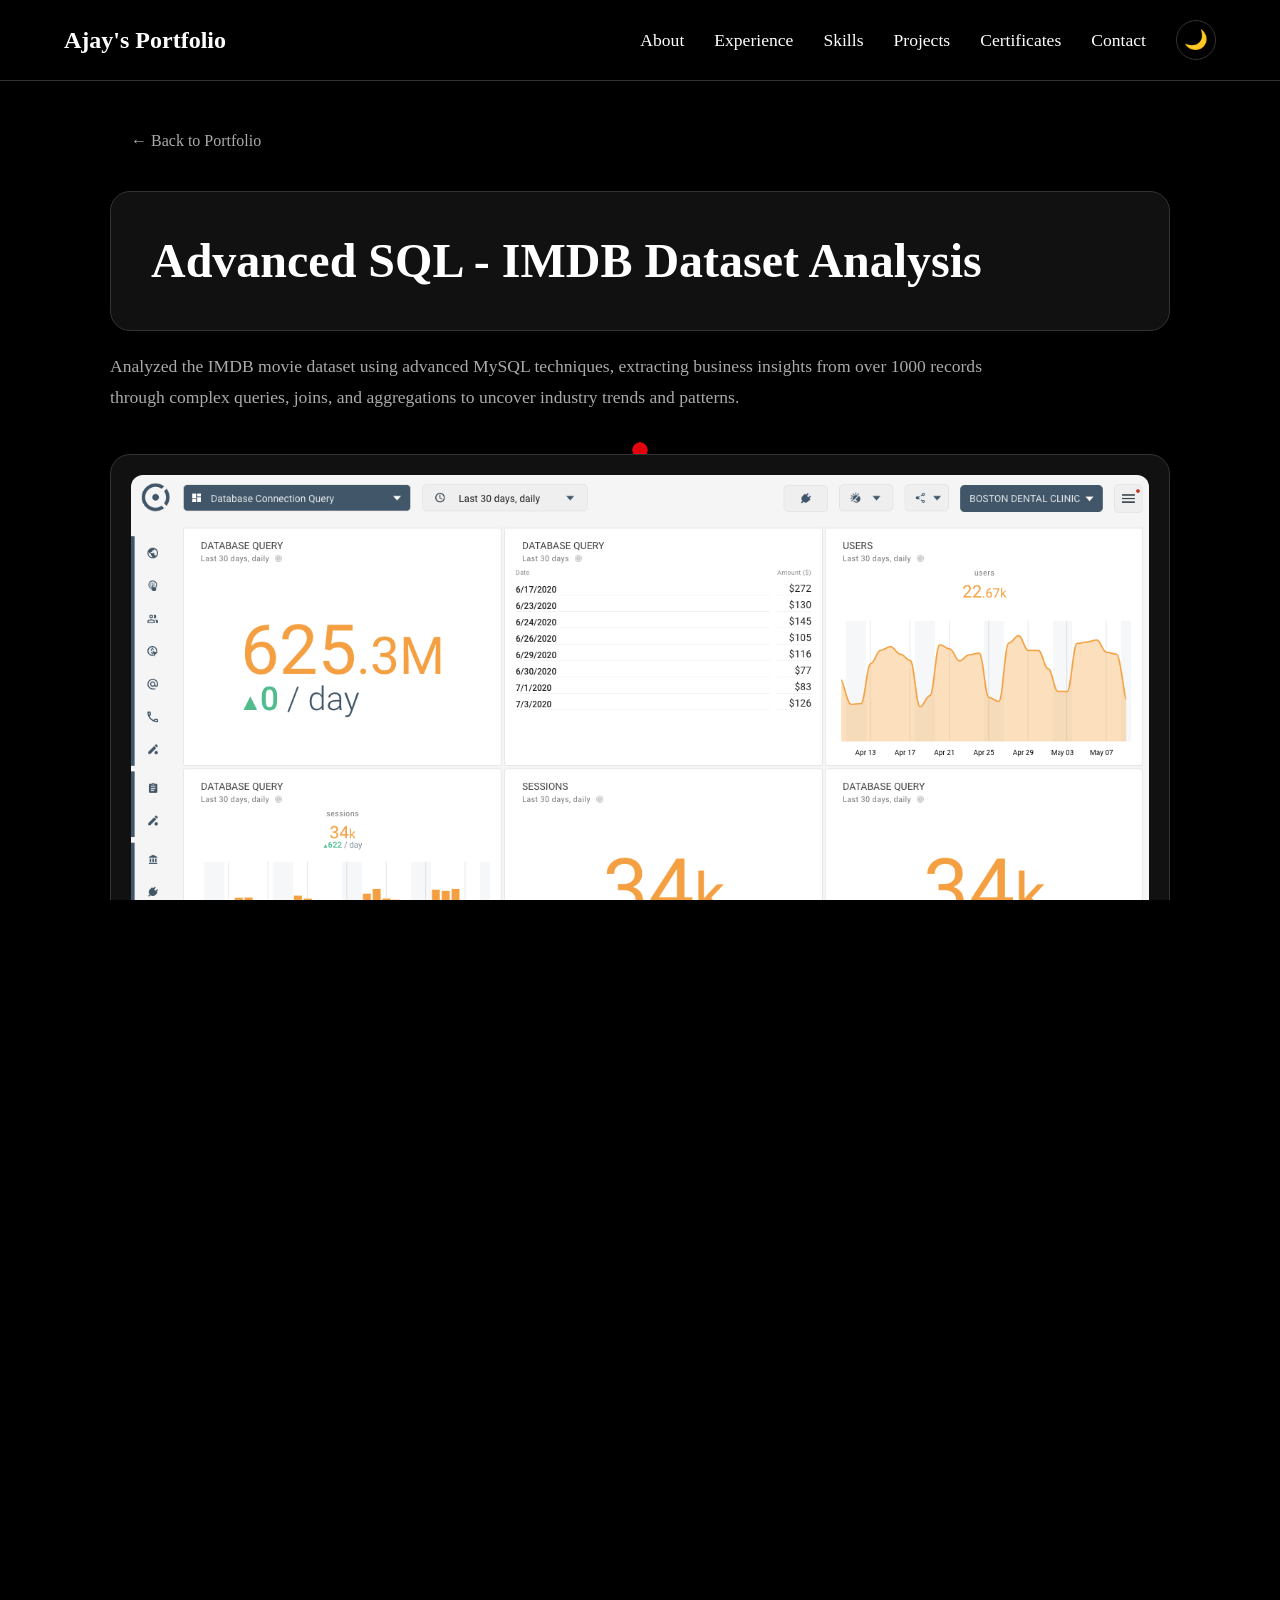
==== project-1.html @ fe908c27 "Initial commit" ====
<!DOCTYPE html>
<html lang="en" data-theme="dark">
<head>
    <meta charset="UTF-8">
    <meta name="viewport" content="width=device-width, initial-scale=1.0">
    <title>Project: Advanced SQL - IMDB Dataset Analysis</title>
    <link rel="icon" type="image/jpg" href="profile-photo.jpg">
    <link rel="preconnect" href="https://fonts.googleapis.com">
    <link rel="preconnect" href="https://fonts.gstatic.com" crossorigin>
    <link href="https://fonts.googleapis.com/css2?family=Poppins:wght@400;500;700&display=swap" rel="stylesheet">
    <link rel="stylesheet" href="style.css">
</head>
<body class="project-detail-page">
    <canvas id="background-animation"></canvas>

    <header>
        <div class="container">
            <div class="logo">Ajay's Portfolio</div>
            <nav>
                <ul>
                    <li><a href="index.html#about">About</a></li>
                    <li><a href="index.html#experience">Experience</a></li>
                    <li><a href="index.html#skills">Skills</a></li>
                    <li><a href="index.html#projects">Projects</a></li>
                    <li><a href="index.html#certificates">Certificates</a></li>
                    <li><a href="index.html#contact">Contact</a></li>
                </ul>
                <button id="theme-toggle-button" title="Toggle theme">
                    <span class="sun-icon">☀️</span>
                    <span class="moon-icon">🌙</span>
                </button>
            </nav>
        </div>
    </header>

    <div class="project-page-container">
        <!-- Back Button Added Here -->
        <div class="project-page-top-bar">
            <a href="index.html#projects" class="back-link">&larr; Back to Portfolio</a>
        </div>

        <div class="project-page-header">
            <h1>Advanced SQL - IMDB Dataset Analysis</h1>
        </div>
        
        <p class="project-page-summary">
            Analyzed the IMDB movie dataset using advanced MySQL techniques, extracting business insights from over 1000 records through complex queries, joins, and aggregations to uncover industry trends and patterns.
        </p>
        
        <div class="project-image-section">
            <img src="imgs/database_analytics_dashboard_sql_queries_charts.jpg" alt="MySQL Database Analytics Dashboard" class="project-feature-image">
        </div>
        
        <div class="project-page-details">
            <div class="project-tech-stack">
                <h3><span class="heading-icon">⚙️</span>Technologies Used</h3>
                <div class="tech-tag-container">
                    <span class="tech-tag">MySQL</span>
                    <span class="tech-tag">Advanced SQL</span>
                    <span class="tech-tag">Data Analysis</span>
                    <span class="tech-tag">Query Optimization</span>
                    <span class="tech-tag">Database Management</span>
                </div>
            </div>

            <div class="project-section">
                <h2><span class="heading-icon">🎯</span>Key Outcomes</h2>
                <ul>
                    <li>Discovered industry patterns and genre trends through 15+ complex SQL queries.</li>
                    <li>Generated analytical insights suitable for movie recommendation systems.</li>
                    <li>Achieved 95% data completeness across interconnected datasets after cleaning.</li>
                    <li>Enhanced query performance through optimization techniques.</li>
                </ul>
            </div>
            
            <div class="project-actions">
                <a href="https://github.com/Ajaypalanisamy/IMDB-DATA-SET" target="_blank" class="btn-github">
                    <svg xmlns="http://www.w3.org/2000/svg" viewBox="0 0 24 24"><path fill-rule="evenodd" clip-rule="evenodd" d="M12.026 2c-5.509 0-9.974 4.465-9.974 9.974 0 4.406 2.857 8.145 6.821 9.465.499.09.679-.217.679-.481 0-.237-.008-.865-.011-1.696-2.775.602-3.361-1.343-3.361-1.343-.455-1.158-1.11-1.466-1.11-1.466-.908-.62.069-.608.069-.608 1.003.07 1.531 1.03 1.531 1.03.892 1.529 2.341 1.088 2.91.832.092-.647.35-1.088.635-1.338-2.22-.251-4.555-1.111-4.555-4.942 0-1.091.39-1.984 1.03-2.682-.103-.254-.447-1.271.098-2.645 0 0 .84-.269 2.75 1.025A9.547 9.547 0 0 1 12.026 7.5c.852 0 1.718.119 2.541.349 1.91-1.294 2.748-1.025 2.748-1.025.546 1.374.202 2.391.1 2.645.64.698 1.027 1.591 1.027 2.682 0 3.841-2.337 4.687-4.565 4.935.359.307.675.915.675 1.846 0 1.338-.012 2.419-.012 2.745 0 .266.18.574.688.478A9.978 9.978 0 0 0 22 11.974C22 6.465 17.535 2 12.026 2z"></path></svg>
                    View on GitHub
                </a>
            </div>
        </div>
    </div>
    <script src="script.js"></script>
    <script src="snake-animation.js"></script>
</body>
</html>
---- style.css ----
/* General Styling */
* {
    margin: 0;
    padding: 0;
    box-sizing: border-box;
}
html {
    /* Enables smooth scrolling for all anchor links */
    scroll-behavior: smooth;
    /* Adds padding to the top of the scroll destination to offset the sticky header */
    scroll-padding-top: 80px; 
}
/* Theme variables */
:root {
    --accent-red: #E50914;
}

html[data-theme="dark"] {
    --background-color: #000000;
    --card-bg: #111111;
    --text-primary: #FFFFFF;
    --text-secondary: #AAAAAA;
    --border-color: #333333;
}

html[data-theme="light"] {
    --background-color: #f4f4f4;
    --card-bg: #ffffff;
    --text-primary: #111111;
    --text-secondary: #666666;
    --border-color: #dddddd;
}

html,
body {
    width: 100%;
    height: 100%;
    overflow-x: hidden;
}

body {
    font-family: "Book Antiqua", Palatino, "Palatino Linotype", serif;
    background-color: transparent;
    color: var(--text-primary);
    transition: background-color 0.3s ease, color 0.3s ease;
}

/* Canvas for Background Animation */
#background-animation {
    position: fixed;
    top: 0;
    left: 0;
    width: 100%;
    height: 100%;
    z-index: -1;
    background-color: var(--background-color);
    transition: background-color 0.3s ease;
}

/* Make sure all direct children of body are positioned correctly on top */
header,
main,
footer,
#scrollTopBtn,
.project-detail-page {
    position: relative;
    z-index: 2;
}

/* Main Section - Transparent Background */
main {
    background: transparent;
    min-height: calc(100vh - 80px);
}

.container {
    width: 90%;
    max-width: 1200px;
    margin: 0 auto;
}

a {
    text-decoration: none;
    color: var(--accent-red);
}

button {
    border: none;
    background: none;
    padding: 0;
    margin: 0;
    font-family: inherit;
    color: inherit;
    cursor: pointer;
}


/* Header & Navigation Styles */
header {
    padding: 20px 0;
    border-bottom: 1px solid var(--border-color);
    position: sticky;
    top: 0;
    background-color: rgba(0, 0, 0, 0.8);
    backdrop-filter: blur(10px);
    z-index: 1000;
    transition: border-color 0.3s ease, background-color 0.3s ease;
}

html[data-theme="light"] header {
    background-color: rgba(255, 255, 255, 0.8);
}


header .container {
    display: flex;
    justify-content: space-between;
    align-items: center;
}

.logo {
    font-size: 1.5rem;
    font-weight: 600;
    color: var(--text-primary);
    transition: color 0.3s ease;
}

nav {
    display: flex;
    align-items: center;
    gap: 30px;
}

nav ul {
    list-style: none;
    display: flex;
    gap: 30px;
}

nav a {
    font-size: 1.1rem;
    font-weight: 500;
    color: var(--text-primary);
    position: relative;
    padding: 8px 0;
    transition: color 0.3s ease, text-shadow 0.3s ease;
}

nav a::after {
    content: '';
    position: absolute;
    width: 0;
    height: 2px;
    bottom: -5px;
    left: 0;
    background-color: var(--accent-red);
    transition: width 0.3s ease;
}

nav a:hover {
    color: var(--accent-red);
}

nav a:hover::after {
    width: 100%;
}

/* NEW: Active link style for navbar */
nav a.active {
    color: var(--accent-red);
    text-shadow: 0 0 5px rgba(229, 9, 20, 0.7);
}

nav a.active::after {
    width: 100%;
}


/* Theme Toggle Button Styles */
#theme-toggle-button {
    background: transparent;
    border: 1px solid var(--border-color);
    border-radius: 30px;
    width: 40px;
    height: 40px;
    display: flex;
    align-items: center;
    justify-content: center;
    font-size: 1.2rem;
    transition: all 0.3s ease;
}

#theme-toggle-button:hover {
    border-color: var(--accent-red);
}

.sun-icon,
.moon-icon {
    line-height: 1;
}

html[data-theme="dark"] .sun-icon {
    display: none;
}

html[data-theme="light"] .moon-icon {
    display: none;
}

/* General component transitions */
.about-card-dark,
.skill,
.project-card-enhanced,
.certificate-card img,
.contact-left,
.contact-right input,
.contact-right textarea,
.project-detail-page,
.project-page-header,
.project-image-section,
.project-section,
.project-tech-stack,
.tech-tag {
    transition: all 0.3s ease;
}

/* Hero Section */
#hero {
    padding: 80px 0;
    min-height: 80vh;
}

.hero-container {
    display: flex;
    align-items: center;
    justify-content: center;
    gap: 60px;
}

.hero-image-wrapper {
    width: 350px;
    height: 350px;
    border-radius: 50%;
    overflow: hidden;
    transition: transform 0.4s ease, box-shadow 0.4s ease;
}

.hero-image {
    width: 100%;
    height: 100%;
    object-fit: cover;
    filter: grayscale(100%);
    transition: filter 0.4s ease, transform 0.4s ease;
}

.hero-image-wrapper:hover {
    transform: scale(1.05);
    box-shadow: 0 0 35px rgba(229, 9, 20, 0.6);
}

.hero-image-wrapper:hover .hero-image {
    filter: grayscale(0%);
}

.hero-text {
    text-align: left;
}

.hero-text .intro-text {
    font-size: 1.2rem;
    color: var(--text-secondary);
    font-weight: 500;
}

.hero-text h1 {
    font-size: 3.5rem;
    font-weight: 700;
    margin: 5px 0;
    color: var(--text-primary);
}

.hero-text h2 {
    font-size: 1.75rem;
    color: var(--text-primary);
    margin-bottom: 25px;
    font-weight: 600;
}

.hero-buttons {
    display: flex;
    gap: 15px;
    justify-content: flex-start;
}

.btn {
    padding: 12px 25px;
    border-radius: 30px;
    font-weight: 500;
    font-size: 1rem;
    transition: all 0.3s ease;
}

.btn-outline,
.btn-dark {
    border: 2px solid var(--accent-red);
    background-color: transparent;
    color: var(--accent-red);
}

.btn-outline:hover,
.btn-dark:hover {
    background-color: var(--accent-red);
    color: #FFFFFF;
}

.social-icons {
    margin-top: 20px;
    display: flex;
    gap: 15px;
    justify-content: flex-start;
}

.social-icons a {
    width: 45px;
    height: 45px;
    border-radius: 50%;
    background-color: transparent;
    border: 1px solid var(--border-color);
    display: flex;
    justify-content: center;
    align-items: center;
    transition: all 0.3s ease;
}

.social-icons a:hover {
    border-color: var(--accent-red);
}

.social-icons a:hover svg {
    fill: var(--accent-red);
}

.social-icons svg {
    width: 24px;
    height: 24px;
    fill: var(--text-primary);
    transition: fill 0.3s ease;
}

/* General Section Styling */
section {
    padding: 80px 0;
    text-align: center;
    overflow: hidden;
}

.section-subtitle {
    color: var(--text-secondary);
    font-size: 1rem;
    font-weight: 500;
}

.section-title {
    font-size: 2.5rem;
    font-weight: 700;
    margin-bottom: 60px;
    color: var(--text-primary);
}

/* About & Experience Section */
.about-card-dark {
    background-color: var(--card-bg);
    border: 1px solid var(--border-color);
    color: var(--text-primary);
    border-radius: 20px;
    padding: 30px 40px;
    max-width: 600px;
    margin: 0 auto;
    text-align: left;
}

.about-card-dark:hover {
    transform: translateY(-5px);
    border-color: var(--accent-red);
}

.about-card-dark .card-content {
    position: relative;
    min-height: 120px;
    padding-right: 100px; /* This is the new line you need to add */
}

.about-card-dark h3 {
    color: var(--text-primary);
    font-size: 1.6rem;
    font-weight: 700;
    margin-bottom: 20px;
}

.about-card-dark p {
    color: var(--text-primary);
    font-size: 1.1rem;
    margin: 0;
    font-weight: 500;
}

.about-card-dark .university {
    font-size: 1rem;
    color: var(--text-secondary);
}

.about-card-dark .dates {
    position: absolute;
    bottom: 0;
    right: 0;
    color: var(--text-secondary);
    font-size: 0.9rem;
    font-weight: 600;
}

/* Skills Section */
.skills-grid {
    display: flex;
    flex-wrap: wrap;
    justify-content: center;
    gap: 25px 30px;
    max-width: 950px;
    margin: 0 auto;
}

.skill {
    padding: 15px 35px;
    border: 1px solid var(--border-color);
    border-radius: 15px;
    font-weight: 500;
    font-size: 1.1rem;
    background-color: var(--card-bg);
    color: var(--text-primary);
}

.skill:hover {
    border-color: var(--accent-red);
    color: var(--accent-red);
    transform: translateY(-5px);
}

/* Projects Section */
.projects-enhanced-grid {
    display: grid;
    grid-template-columns: repeat(auto-fit, minmax(320px, 1fr));
    gap: 20px;
    margin-top: 40px;
}

.project-card-enhanced {
    background: var(--card-bg);
    border: 1px solid var(--border-color);
    border-radius: 20px;
    overflow: hidden;
    height: 100%;
    display: flex;
}

.project-card-enhanced:hover {
    transform: translateY(-8px);
    border-color: var(--accent-red);
}

.project-link {
    display: flex;
    flex-direction: column;
    width: 100%;
    color: inherit;
    text-decoration: none;
}

.project-image-container {
    height: 140px;
    overflow: hidden;
}

.project-thumbnail {
    width: 100%;
    height: 100%;
    object-fit: cover;
    transition: transform 0.3s ease;
}

.project-card-enhanced:hover .project-thumbnail {
    transform: scale(1.1);
}

.project-info {
    padding: 15px;
    display: flex;
    flex-direction: column;
    flex-grow: 1;
}

.project-info h3 {
    font-size: 1.3rem;
    font-weight: 700;
    margin-bottom: 10px;
    color: var(--text-primary);
}

.project-description {
    color: var(--text-secondary);
    font-size: 0.9rem;
    line-height: 1.6;
    margin-bottom: 10px;
    flex-grow: 1;
}

.project-tech {
    font-size: 0.8rem;
    color: var(--text-secondary);
    font-weight: 600;
    margin-bottom: 8px;
    padding: 5px 10px;
    background: transparent;
    border-radius: 15px;
    display: inline-block;
    border: 1px solid var(--border-color);
}

.project-outcomes {
    font-size: 0.8rem;
    color: var(--text-secondary);
    margin-bottom: 15px;
    line-height: 1.5;
}

.btn-view {
    border: 1px solid var(--accent-red);
    color: var(--accent-red);
    background: transparent;
    padding: 10px 20px;
    border-radius: 25px;
    font-weight: 600;
    font-size: 0.95rem;
    transition: all 0.3s ease;
    margin-top: auto;
}

.btn-view:hover {
    background: var(--accent-red);
    color: #FFFFFF;
}

/* Certificates Section */
.certificates-grid {
    display: grid;
    grid-template-columns: repeat(auto-fit, minmax(320px, 1fr));
    gap: 40px;
}

.certificate-card img {
    width: 100%;
    border-radius: 10px;
    border: 1px solid var(--border-color);
    margin-bottom: 15px;
    cursor: pointer;
}

.certificate-card img:hover {
    transform: scale(1.03);
    border-color: var(--accent-red);
}

.certificate-card h3 {
    font-size: 1.2rem;
    font-weight: 600;
    margin-bottom: 5px;
    color: var(--text-primary);
}

.certificate-card p {
    color: var(--text-secondary);
}

/* Contact Section */
#contact {
    padding-bottom: 100px;
}

.contact-container {
    display: flex;
    flex-wrap: wrap;
    justify-content: center;
    align-items: flex-start;
    gap: 50px;
}

.contact-left {
    flex: 1;
    min-width: 300px;
    max-width: 500px;
    text-align: left;
    background-color: var(--card-bg);
    padding: 35px;
    border-radius: 16px;
    border: 1px solid var(--border-color);
    box-shadow: 0 0 0 rgba(229, 9, 20, 0);
}

.contact-left:hover {
    border-color: var(--accent-red);
    transform: translateY(-8px);
    box-shadow: 0 0 25px rgba(229, 9, 20, 0.25);
}

.contact-left h3 {
    font-size: 2rem;
    font-weight: 700;
    margin-bottom: 20px;
    color: var(--text-primary);
}

.contact-left:hover h3 {
    color: var(--accent-red);
}

.contact-left p {
    color: var(--text-secondary);
    line-height: 1.7;
    font-size: 1rem;
}

.contact-left:hover p {
    color: var(--text-primary);
}

.contact-social-icons {
    margin-top: 25px;
    display: flex;
    gap: 20px;
}

.contact-social-icons a {
    display: flex;
    justify-content: center;
    align-items: center;
    width: 45px;
    height: 45px;
    border-radius: 50%;
    border: 1px solid var(--border-color);
}

.contact-social-icons a:hover {
    border-color: var(--accent-red);
    box-shadow: 0 0 15px rgba(229, 9, 20, 0.4);
    transform: translateY(-3px);
}

.contact-social-icons svg {
    width: 22px;
    height: 22px;
    fill: var(--text-secondary);
}

.contact-social-icons a:hover svg {
    fill: var(--accent-red);
}

.contact-right {
    flex: 1;
    min-width: 300px;
    max-width: 500px;
}

.contact-right form {
    width: 100%;
    display: flex;
    flex-direction: column;
    align-items: stretch;
    gap: 15px;
}

.contact-right input,
.contact-right textarea {
    width: 100%;
    padding: 15px 20px;
    border: 1px solid var(--border-color);
    border-radius: 12px;
    background-color: var(--card-bg);
    font-family: 'Poppins', sans-serif;
    font-size: 1rem;
    color: var(--text-primary);
    box-sizing: border-box;
}

.contact-right input:focus,
.contact-right textarea:focus {
    outline: none;
    border-color: var(--accent-red);
    box-shadow: 0 0 10px rgba(229, 9, 20, 0.4);
}

.btn-submit {
    background: transparent;
    color: var(--accent-red);
    border: 1px solid var(--accent-red);
    padding: 12px 30px;
    border-radius: 12px;
    font-weight: 600;
    font-size: 1rem;
    display: flex;
    align-items: center;
    justify-content: center;
    gap: 8px;
    width: 100%;
    box-sizing: border-box;
}

.btn-submit:hover {
    background: var(--accent-red);
    color: #FFFFFF;
    box-shadow: 0 0 20px rgba(229, 9, 20, 0.4);
    transform: translateY(-2px);
}

.btn-submit svg {
    fill: currentColor;
    transition: transform 0.3s ease;
}

.btn-submit:hover svg {
    transform: translateX(5px);
}

/* Footer & Scroll Top */
footer {
    background: transparent;
    color: var(--text-primary);
    padding: 20px 0;
    border-top: 1px solid var(--border-color);
}

.footer-container {
    width: 90%;
    max-width: 1200px;
    margin: 0 auto;
    display: flex;
    justify-content: space-between;
    align-items: center;
}

footer p {
    color: var(--text-secondary);
}

footer a span {
    color: var(--accent-red);
    transition: color 0.3s ease;
}

footer a:hover span {
    color: var(--text-primary);
}

.btn-custom-portfolio {
    border: 2px solid var(--accent-red);
    color: var(--accent-red);
    padding: 12px 25px;
    border-radius: 50px;
}

.btn-custom-portfolio:hover {
    background: var(--accent-red);
    color: #FFFFFF;
}

#scrollTopBtn {
    display: none;
    position: fixed;
    bottom: 30px;
    right: 30px;
    z-index: 99;
    border: none;
    background: var(--accent-red);
    color: var(--text-primary);
    cursor: pointer;
    padding: 12px;
    border-radius: 50%;
    width: 50px;
    height: 50px;
}

#scrollTopBtn:hover {
    transform: scale(1.1);
    box-shadow: 0 0 15px var(--accent-red);
}


/* Project Detail Page Styles */
.project-detail-page {
    background-color: var(--background-color);
}

.project-page-container {
    max-width: 1100px;
    margin: 0 auto;
    padding: 40px 20px;
    background: transparent;
}

.project-page-top-bar {
    width: 100%;
    margin-bottom: 30px;
}

.back-link {
    display: inline-flex;
    align-items: center;
    gap: 8px;
    font-size: 1rem;
    font-weight: 500;
    color: var(--text-secondary);
    padding: 10px 20px;
    border: 1px solid transparent;
    border-radius: 30px;
    transition: all 0.3s ease;
}

.back-link:hover {
    color: var(--accent-red);
    text-shadow: 0 0 8px rgba(229, 9, 20, 0.7);
    transform: translateX(-5px);
}

.project-page-header {
    background-color: var(--card-bg);
    padding: 40px;
    border-radius: 20px;
    text-align: left;
    margin-bottom: 20px;
    border: 1px solid var(--border-color);
    transition: transform 0.3s ease, box-shadow 0.3s ease, border-color 0.3s ease;
}

.project-page-header h1 {
    font-size: 3rem;
    font-weight: 700;
    color: var(--text-primary);
    line-height: 1.2;
    margin: 0;
}

.project-page-summary {
    font-size: 1.1rem;
    color: var(--text-secondary);
    line-height: 1.8;
    max-width: 900px;
    text-align: left;
    margin-bottom: 40px;
}

.project-image-section {
    background: var(--card-bg);
    border-radius: 20px;
    padding: 20px;
    margin-bottom: 40px;
    border: 1px solid var(--border-color);
    transition: transform 0.3s ease, box-shadow 0.3s ease, border-color 0.3s ease;
}

.project-feature-image,
.project-main-image {
    width: 100%;
    height: auto;
    border-radius: 12px;
    transition: transform 0.3s ease;
}

.project-page-details {
    display: grid;
    grid-template-columns: 1fr;
    gap: 30px;
}

@media (min-width: 768px) {
    .project-page-details {
        grid-template-columns: 1fr 1fr;
    }
}

.project-section,
.project-tech-stack {
    background-color: var(--card-bg);
    padding: 30px;
    border-radius: 20px;
    text-align: left;
    border: 1px solid var(--border-color);
    transition: transform 0.3s ease, box-shadow 0.3s ease, border-color 0.3s ease;
}

.project-page-header:hover,
.project-image-section:hover,
.project-section:hover,
.project-tech-stack:hover {
    transform: translateY(-8px);
    border-color: var(--accent-red);
    box-shadow: 0 10px 30px rgba(229, 9, 20, 0.2);
}

.project-image-section:hover .project-feature-image,
.project-image-section:hover .project-main-image {
    transform: scale(1.03);
}

.project-section h2,
.project-tech-stack h3 {
    font-size: 1.5rem;
    font-weight: 600;
    color: var(--text-primary);
    margin: 0 0 20px 0;
    padding-bottom: 15px;
    border-bottom: 1px solid var(--border-color);
    display: flex;
    align-items: center;
}

.heading-icon {
    margin-right: 12px;
    color: var(--accent-red);
    font-size: 1.3rem;
    line-height: 1;
}

.project-section p,
.project-section ul,
.project-section li {
    color: var(--text-secondary);
    line-height: 1.8;
    margin: 0;
    padding: 0;
}

.project-section ul {
    list-style-position: inside;
}

.project-section li {
    margin-bottom: 10px;
}

.tech-tag-container {
    display: flex;
    flex-wrap: wrap;
    gap: 10px;
}

.tech-tag {
    display: inline-block;
    background: transparent;
    border: 1px solid var(--border-color);
    color: var(--text-secondary);
    padding: 8px 15px;
    border-radius: 20px;
    font-size: 0.9rem;
    font-weight: 500;
}

.tech-tag:hover {
    color: var(--text-primary);
    border-color: var(--accent-red);
    background-color: rgba(229, 9, 20, 0.1);
}

.project-actions {
    grid-column: 1 / -1;
    text-align: center;
    margin-top: 20px;
}

.btn-github {
    display: inline-flex;
    align-items: center;
    gap: 10px;
    padding: 14px 30px;
    border-radius: 30px;
    font-weight: 600;
    font-size: 1rem;
    border: 2px solid var(--accent-red);
    color: var(--accent-red);
    background: transparent;
}

.btn-github:hover {
    background: var(--accent-red);
    color: #FFFFFF;
    box-shadow: 0 0 20px rgba(229, 9, 20, 0.4);
    transform: translateY(-3px);
}

.btn-github svg {
    width: 20px;
    height: 20px;
    fill: currentColor;
}


/* --- NEW & ENHANCED ANIMATION STYLES --- */
.animate-on-scroll {
    opacity: 0;
    /* This transition is a fallback and helps with smoothness */
    transition: opacity 0.6s ease-out, transform 0.6s ease-out;
}

.animate-on-scroll.animate {
    opacity: 1;
    transform: translate(0, 0); /* Reset transform */
}

/* Starts from 100% to the left */
@keyframes slideInFromLeft {
    from {
        opacity: 0;
        transform: translateX(-100%);
    }
    to {
        opacity: 1;
        transform: translateX(0);
    }
}

/* Starts from 100% to the right */
@keyframes slideInFromRight {
    from {
        opacity: 0;
        transform: translateX(100%);
    }
    to {
        opacity: 1;
        transform: translateX(0);
    }
}

/* Starts from 100% above */
@keyframes slideInFromTop {
    from {
        opacity: 0;
        transform: translateY(-100%);
    }
    to {
        opacity: 1;
        transform: translateY(0);
    }
}

/* Starts from 100% below */
@keyframes slideInFromBottom {
    from {
        opacity: 0;
        transform: translateY(100%);
    }
    to {
        opacity: 1;
        transform: translateY(0);
    }
}

/* Assigning keyframes to animation classes */
.slide-in-from-left.animate {
    animation: slideInFromLeft 0.8s cubic-bezier(0.25, 0.46, 0.45, 0.94) forwards;
}

.slide-in-from-right.animate {
    animation: slideInFromRight 0.8s cubic-bezier(0.25, 0.46, 0.45, 0.94) forwards;
}

.slide-in-from-top.animate {
    animation: slideInFromTop 0.7s ease-out forwards;
}

.slide-in-from-bottom.animate {
    animation: slideInFromBottom 0.7s ease-out forwards;
}
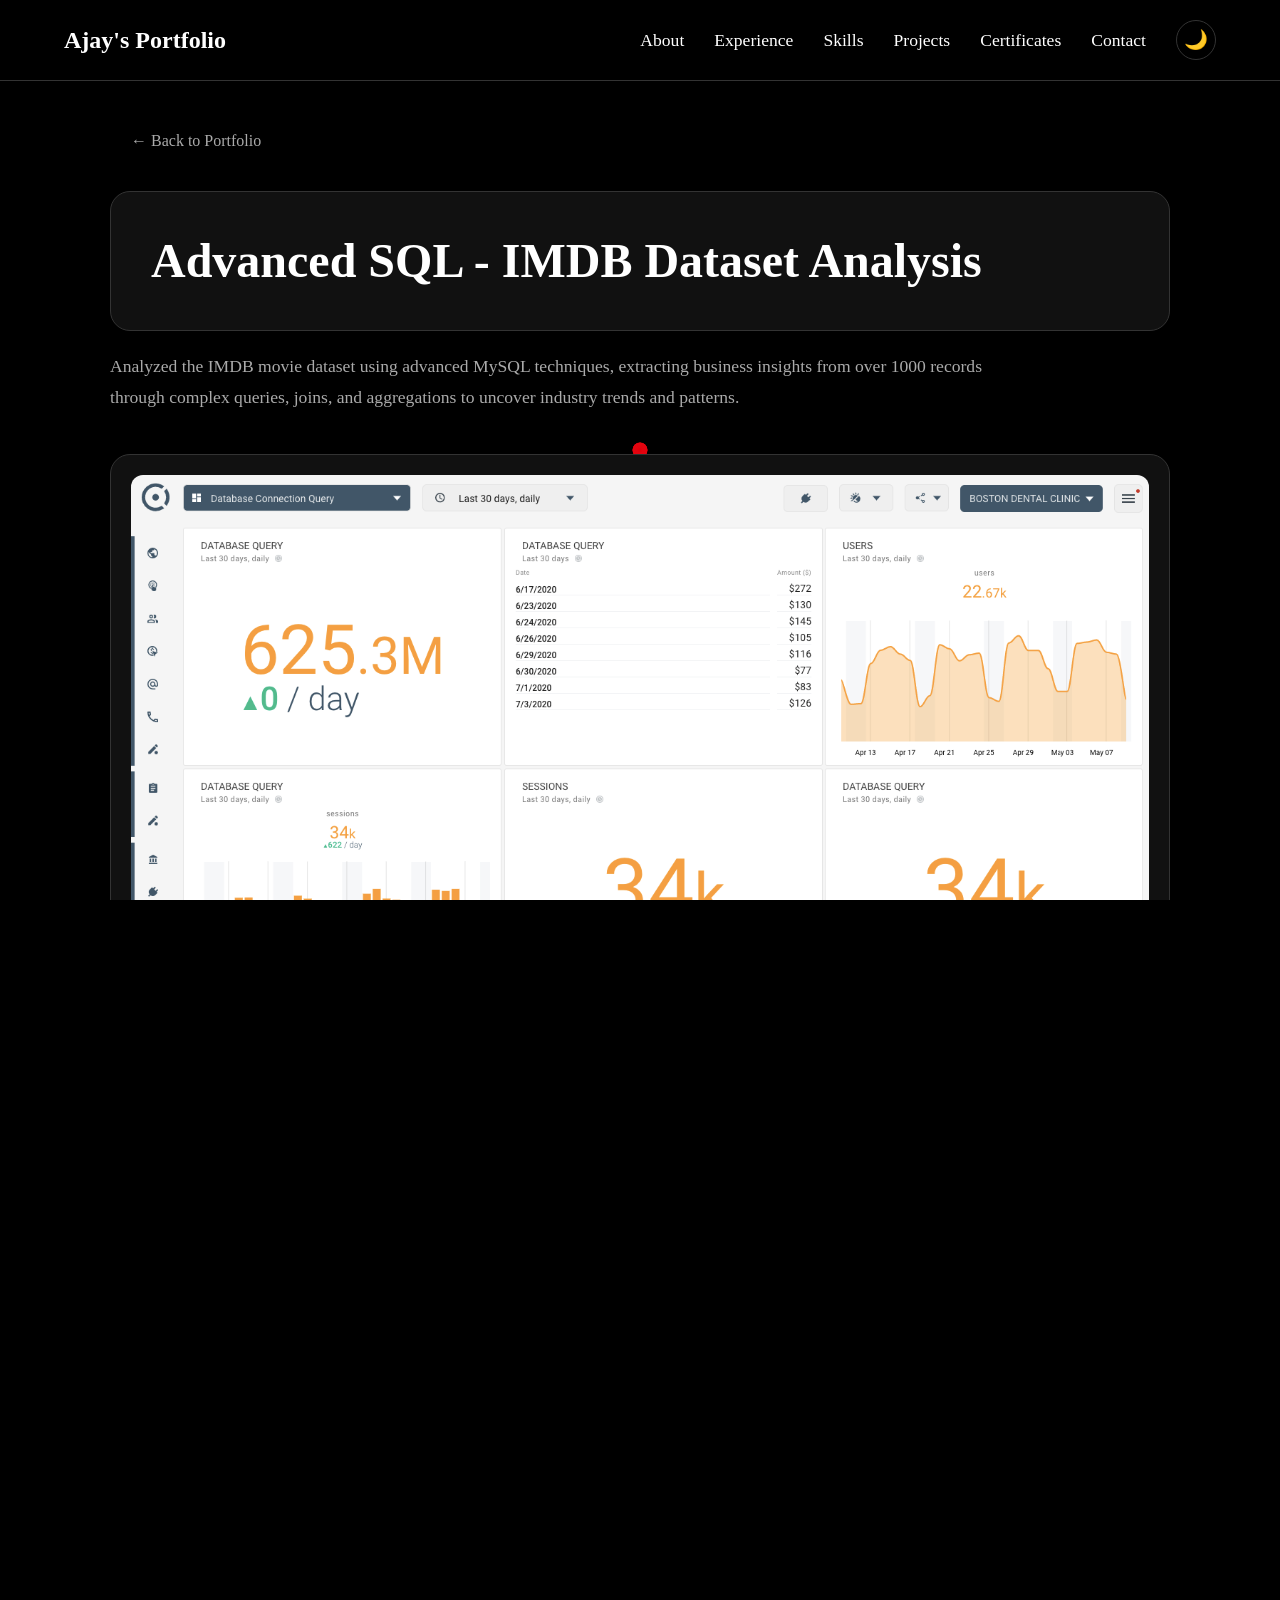
==== commit 90d8dfca: "Auto-sync: file changes" ====
--- a/project-1.html
+++ b/project-1.html
@@ -66,10 +66,10 @@
             <div class="project-section">
                 <h2><span class="heading-icon">🎯</span>Key Outcomes</h2>
                 <ul>
-                    <li>Discovered industry patterns and genre trends through 15+ complex SQL queries.</li>
-                    <li>Generated analytical insights suitable for movie recommendation systems.</li>
-                    <li>Achieved 95% data completeness across interconnected datasets after cleaning.</li>
-                    <li>Enhanced query performance through optimization techniques.</li>
+                    <li>Analyzed a simplified IMDb database using Joins, Aggregation, Filtering, and Grouping.</li>
+                    <li>Extracted insights: top movies by rating, top production companies by votes, genre-wise counts, and average duration per genre.</li>
+                    <li>Handled data cleaning (NULLs & duplicates) and managed complex multi-table joins.</li>
+                    <li>Strengthened advanced SQL skills through real-world dataset analysis.</li>
                 </ul>
             </div>
             
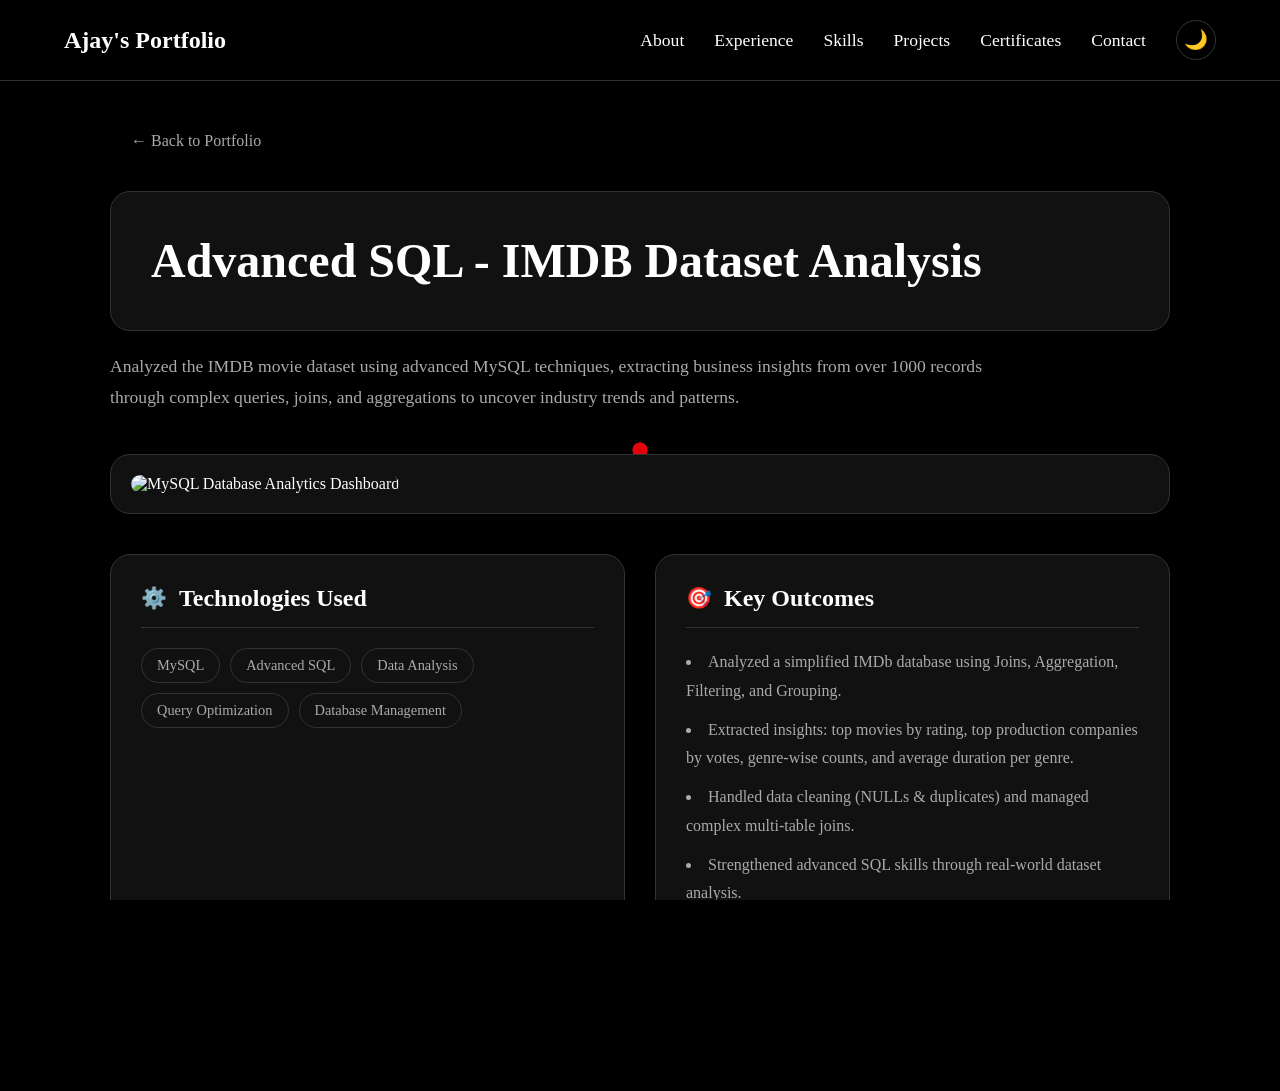
==== commit 9addf375: "Auto-sync: file changes" ====
--- a/project-1.html
+++ b/project-1.html
@@ -48,7 +48,7 @@
         </p>
         
         <div class="project-image-section">
-            <img src="imgs/database_analytics_dashboard_sql_queries_charts.jpg" alt="MySQL Database Analytics Dashboard" class="project-feature-image">
+            <img src="Imdb.png" alt="MySQL Database Analytics Dashboard" class="project-feature-image">
         </div>
         
         <div class="project-page-details">
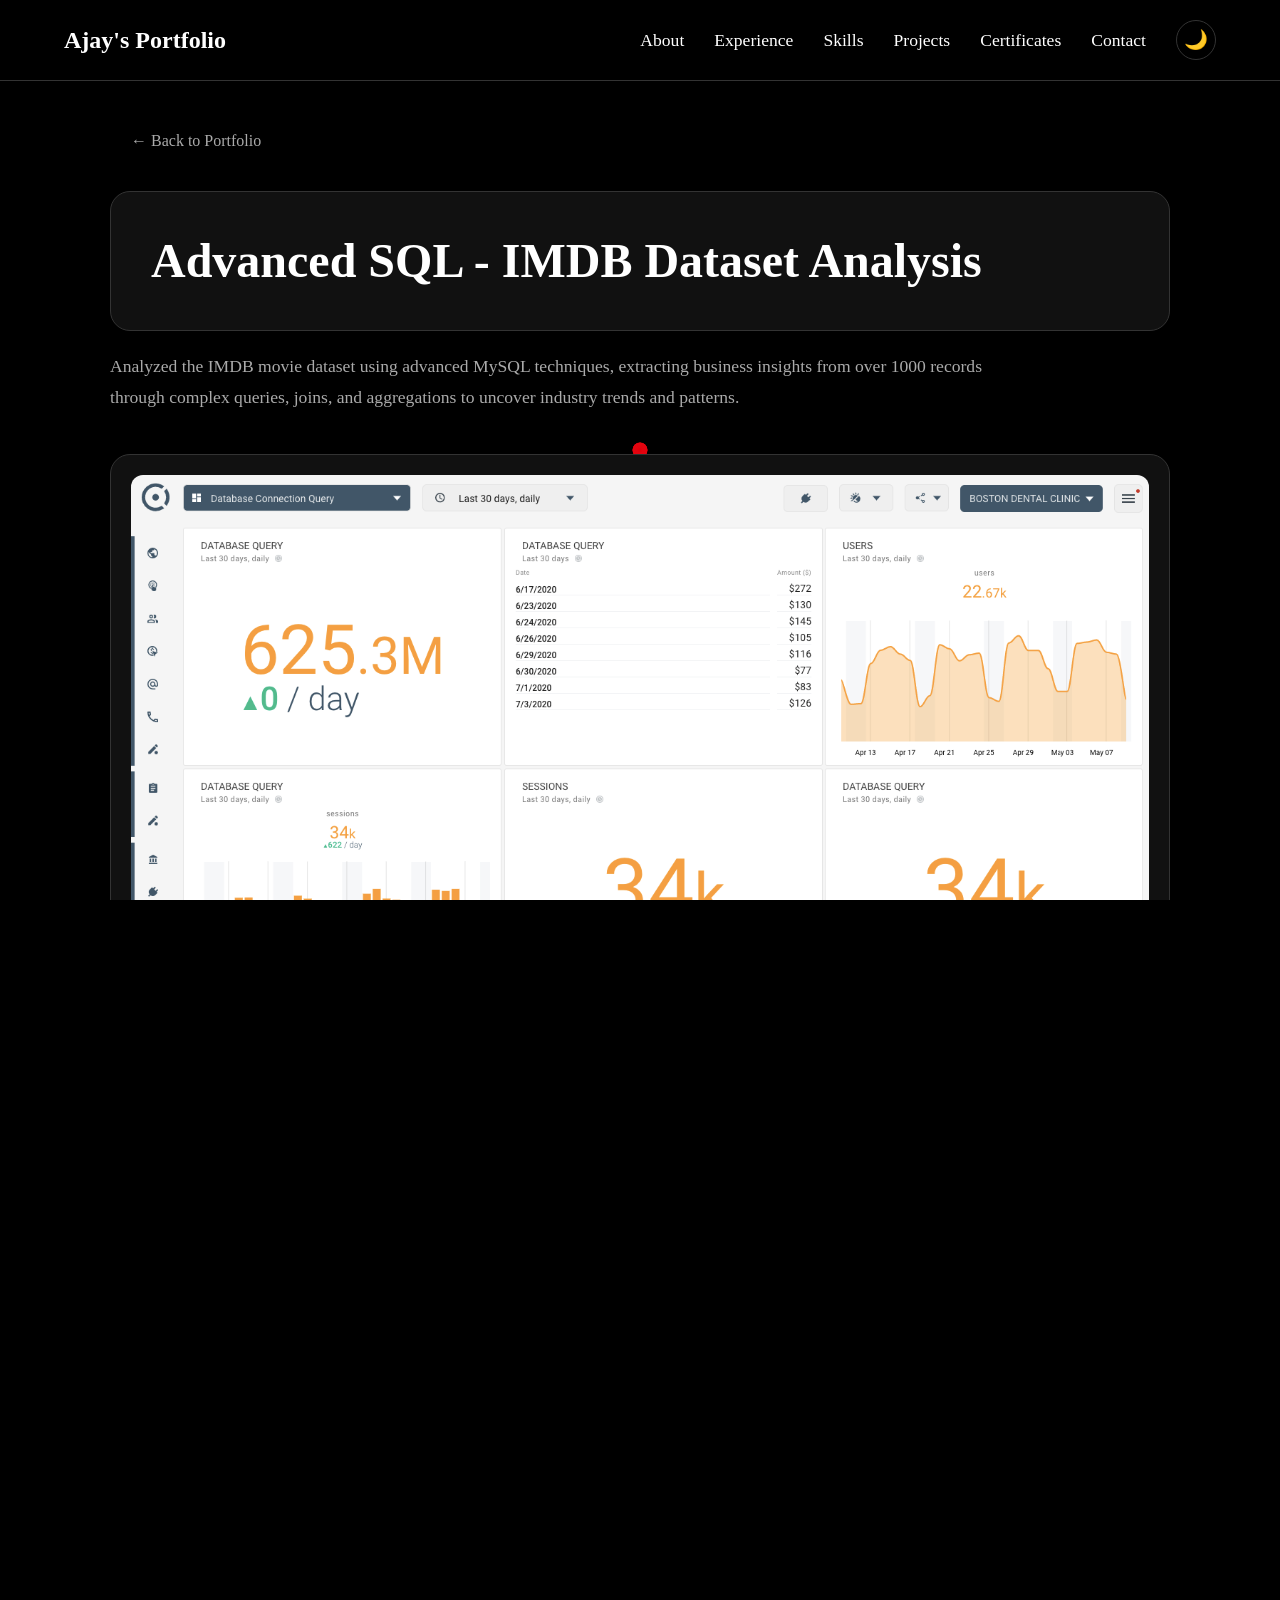
==== commit 3530424e: "Auto-sync: file changes" ====
--- a/project-1.html
+++ b/project-1.html
@@ -48,7 +48,7 @@
         </p>
         
         <div class="project-image-section">
-            <img src="Imdb.png" alt="MySQL Database Analytics Dashboard" class="project-feature-image">
+            <img src="imgs/database_analytics_dashboard_sql_queries_charts.jpg" alt="MySQL Database Analytics Dashboard" class="project-feature-image">
         </div>
         
         <div class="project-page-details">
